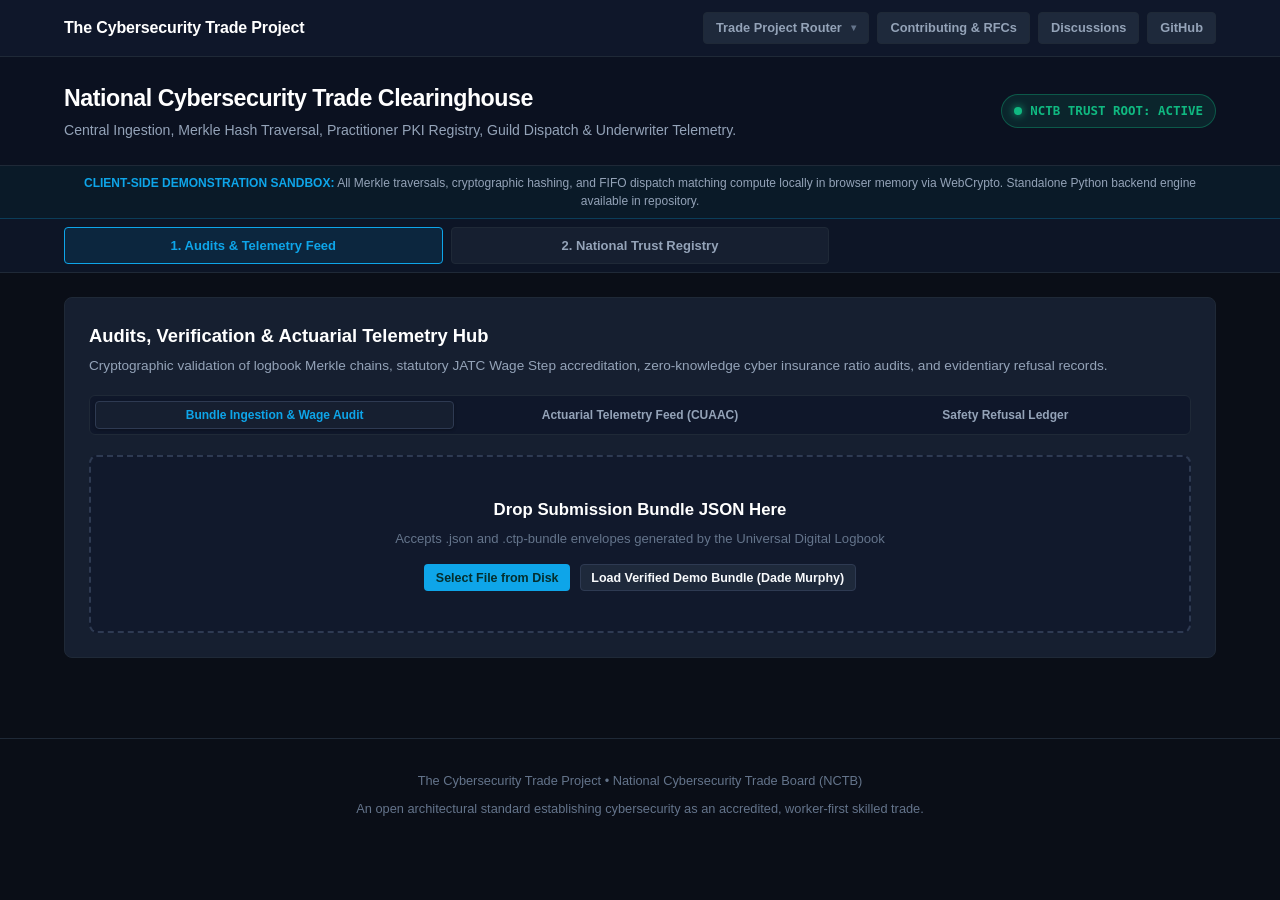
==== public/index.html @ fc4cdc45 "refactor(registry): separate Guild Dispatch Hall into standalone guild-hall repo" ====
<!DOCTYPE html>
<html lang="en">
<head>
  <meta charset="UTF-8">
  <meta name="viewport" content="width=device-width, initial-scale=1.0">
  <title>Cybersecurity Trade Clearinghouse - National Registry & Ingestion Service</title>
  <meta name="description" content="National Cybersecurity Trade Board (NCTB) Central Ingestion, Verification & Credential Registry Service.">
  
  <!-- Defensive Security & Content Protection Directives -->
  <meta http-equiv="Content-Security-Policy" content="default-src 'self'; script-src 'self' 'unsafe-inline'; style-src 'self' 'unsafe-inline'; img-src 'self' data: https:; font-src 'self'; connect-src 'self'; base-uri 'self'; form-action 'self';">
  <meta http-equiv="X-Content-Type-Options" content="nosniff">
  <meta http-equiv="Permissions-Policy" content="camera=(), microphone=(), geolocation=(), interest-cohort=()">
  <meta name="referrer" content="strict-origin-when-cross-origin">

  <link rel="stylesheet" href="styles.css?v=1.9.7">
</head>
<body>

  <!-- Top Portal Utility Header -->
  <header class="portal-header">
    <div class="portal-header-inner">
      <a href="https://the-cyber-trade-project.github.io/framework/" class="portal-brand">
        <span class="portal-brand-title">The Cybersecurity Trade Project</span>
      </a>
      <div class="portal-header-tools">
        <div class="dropdown">
          <button class="tool-link dropdown-toggle" type="button" aria-haspopup="true" aria-expanded="false">
            <span>Trade Project Router</span>
            <span class="dropdown-arrow">▾</span>
          </button>
          <div class="dropdown-menu">
            <a href="https://the-cyber-trade-project.github.io/framework/" class="dropdown-item">
              <span class="item-title">Documentation Portal</span>
              <span class="item-desc">Explore framework &amp; governance</span>
            </a>
            <a href="https://the-cyber-trade-project.github.io/estimator/" class="dropdown-item">
              <span class="item-title">Career Estimator</span>
              <span class="item-desc">Calculate trade tier &amp; PLA hours</span>
            </a>
            <a href="https://the-cyber-trade-project.github.io/logbook/" class="dropdown-item">
              <span class="item-title">Digital Logbook</span>
              <span class="item-desc">Cryptographic runtime attestation PWA</span>
            </a>
            <a href="https://the-cyber-trade-project.github.io/clearinghouse/" class="dropdown-item active">
              <span class="item-title">Trade Clearinghouse</span>
              <span class="item-desc">Central ingestion &amp; credential registry</span>
            </a>
            <a href="https://the-cyber-trade-project.github.io/telemetry/" class="dropdown-item">
              <span class="item-title">Telemetry Gateway</span>
              <span class="item-desc">Zero-knowledge underwriter ratio attestation</span>
            </a>
            <a href="https://the-cyber-trade-project.github.io/guild-hall/" class="dropdown-item">
              <span class="item-title">Guild Dispatch Hall</span>
              <span class="item-desc">Craft Guild out-of-work registers &amp; placement</span>
            </a>

          </div>
        </div>
        <a href="https://the-cyber-trade-project.github.io/framework/CONTRIBUTING.html" class="tool-link tool-link-contribute">
          <span>Contributing &amp; RFCs</span>
        </a>
        <a href="https://github.com/the-cyber-trade-project/framework/discussions" target="_blank" rel="noopener noreferrer" class="tool-link">
          <span>Discussions</span>
        </a>
        <a href="https://github.com/the-cyber-trade-project/framework" target="_blank" rel="noopener noreferrer" class="tool-link">
          <span>GitHub</span>
        </a>
      </div>
    </div>
  </header>

  <!-- Title Banner -->
  <div class="page-title-banner">
    <div class="container page-title-inner">
      <div>
        <h1>National Cybersecurity Trade Clearinghouse</h1>
        <p class="subtitle">Central Ingestion, Merkle Hash Traversal, Practitioner PKI Registry, Guild Dispatch &amp; Underwriter Telemetry.</p>
      </div>
      <div class="registry-status-badge">
        <span class="status-dot"></span>
        <span>NCTB TRUST ROOT: ACTIVE</span>
      </div>
    </div>
  </div>

  <!-- Client-Side Sandbox Notice Banner -->
  <div class="sandbox-notice">
    <div class="container">
      <strong style="color:var(--accent-cyan);">CLIENT-SIDE DEMONSTRATION SANDBOX:</strong> All Merkle traversals, cryptographic hashing, and FIFO dispatch matching compute locally in browser memory via WebCrypto. Standalone Python backend engine available in repository.
    </div>
  </div>

    <!-- Navigation Ribbon (2-Workspace Regulatory Layout) -->
  <nav class="nav-ribbon">
    <div class="container nav-tabs-container">
      <button class="tab-btn active" data-workspace="ws-audit" onclick="switchWorkspace('ws-audit')">
        <span>1. Audits &amp; Telemetry Feed</span>
      </button>
      <button class="tab-btn" data-workspace="ws-registry" onclick="switchWorkspace('ws-registry')">
        <span>2. National Trust Registry</span>
      </button>
    </div>
  </nav>

  <main class="container main-content">

    <!-- WORKSPACE 1: AUDITS & TELEMETRY -->
    <section id="ws-audit" class="view-panel active">
      <div class="card">
        <h2 class="card-title">Audits, Verification &amp; Actuarial Telemetry Hub</h2>
        <p class="card-subtitle">Cryptographic validation of logbook Merkle chains, statutory JATC Wage Step accreditation, zero-knowledge cyber insurance ratio audits, and evidentiary refusal records.</p>

        <!-- Segmented Controls (Sub-Views) -->
        <div class="sub-nav-ribbon">
          <button class="sub-pill-btn active" data-sub="sub-ingest" onclick="switchSubView('ws-audit', 'sub-ingest')">Bundle Ingestion &amp; Wage Audit</button>
          <button class="sub-pill-btn" data-sub="sub-actuarial" onclick="switchSubView('ws-audit', 'sub-actuarial')">Actuarial Telemetry Feed (CUAAC)</button>
          <button class="sub-pill-btn" data-sub="sub-nonconcurrence" onclick="switchSubView('ws-audit', 'sub-nonconcurrence')">Safety Refusal Ledger</button>
        </div>

        <!-- SUB-VIEW 1.1: BUNDLE INGESTION & WAGE AUDIT -->
        <div id="sub-ingest" class="sub-view-panel active">
          <div class="dropzone" id="bundle-dropzone">
            <input type="file" id="bundle-file-input" accept=".json,.ctp-bundle" style="display:none;">
            <div class="dropzone-title">Drop Submission Bundle JSON Here</div>
            <div class="dropzone-desc">Accepts .json and .ctp-bundle envelopes generated by the Universal Digital Logbook</div>
            <div style="display:flex; gap:10px; justify-content:center; flex-wrap:wrap;">
              <button class="btn btn-primary btn-sm" type="button">Select File from Disk</button>
              <button class="btn btn-secondary btn-sm" type="button" onclick="event.stopPropagation(); window.app && window.app.loadSampleBundle();">Load Verified Demo Bundle (Dade Murphy)</button>
            </div>
          </div>

          <div id="bundle-result-card" style="display:none; margin-top:1.5rem;">
            <h3 id="bundle-result-status" style="font-size:1rem; font-weight:700; margin-bottom:0.5rem;"></h3>
            <pre id="bundle-result-details" class="code-box" style="margin-bottom:1rem;"></pre>

            <!-- Integrated Statutory Wage Step Elevation Accreditation Seal -->
            <div id="bundle-wage-seal" class="seal-certificate" style="margin-bottom:1.5rem;">
              <div class="seal-header">National Cybersecurity Trade Board &bull; JATC Accreditation Seal</div>
              <div id="bundle-seal-tier" class="seal-title">DEVELOPING APPRENTICE (TIER 2)</div>
              <div id="bundle-seal-rate" style="font-size:1rem; font-weight:700; color:var(--accent-emerald); margin-bottom:0.5rem;">60% RJPB STATUTORY WAGE FLOOR</div>
              <div id="bundle-seal-hours" class="seal-meta">Total Verified Runtime: 2,480 Operational Hours</div>
              <div id="bundle-seal-hash" class="code-box mono" style="display:inline-block; padding:0.4rem 0.85rem; font-size:0.75rem;">SEAL-ID: NCTB-SEAL-2480-2026-08-31</div>
            </div>
            
            <h4 style="font-size:0.9rem; font-weight:700; color:#fff; margin-bottom:0.5rem;">Merkle Hash Chain Nodes (Genesis to Chain Head)</h4>
            <div id="merkle-chain-nodes" class="merkle-chain-view"></div>
          </div>
        </div>

        <!-- SUB-VIEW 1.2: ACTUARIAL TELEMETRY FEED -->
        <div id="sub-actuarial" class="sub-view-panel" style="display:none;">
          <p style="font-size:0.85rem; color:var(--text-secondary); margin-bottom:1rem;">
            Zero-knowledge ratio compliance feed for cyber insurance underwriters (CUAAC). Confirms active Master of Record (MoR) staffing and 2:1 on-shift supervisory ratios without proprietary corporate data leakage.
          </p>

          <div style="margin-bottom:1.25rem;">
            <label style="display:block; font-size:0.85rem; font-weight:700; margin-bottom:0.4rem;">Select Sponsoring Enterprise for Live Telemetry Audit:</label>
            <select id="actuarial-employer-select" class="input-field" style="max-width:400px;" onchange="window.app && window.app.renderActuarialManifest(this.value)">
              <option value="PEC-EMP-2026-0001">Arasaka Defense Systems (PEC-EMP-2026-0001)</option>
              <option value="PEC-EMP-2026-0014">Militech Critical Infrastructure (PEC-EMP-2026-0014)</option>
              <option value="PEC-EMP-2026-0028">Trauma Team International (PEC-EMP-2026-0028)</option>
              <option value="PEC-EMP-2026-0042">Ellingson Mineral Corp (PEC-EMP-2026-0042)</option>
              <option value="PEC-EMP-2026-0055">Kang Tao Systems (PEC-EMP-2026-0055)</option>
            </select>
          </div>

          <pre id="actuarial-json-output" class="code-box" style="line-height:1.4; font-size:0.8rem;"></pre>
        </div>

        <!-- SUB-VIEW 1.3: SAFETY REFUSAL LEDGER (FORM-001) -->
        <div id="sub-nonconcurrence" class="sub-view-panel" style="display:none;">
          <p style="font-size:0.85rem; color:var(--text-secondary); margin-bottom:1rem;">
            Permanent cryptographic public record of formal Notices of Safety Non-Concurrence executed by Masters of Record (Pillar V) and associated Executive Overrides (Form FORM-002).
          </p>

          <div class="table-wrap">
            <table class="data-table">
              <thead>
                <tr>
                  <th>Record ID</th>
                  <th>Filing Date</th>
                  <th>Submitting MoR</th>
                  <th>Enterprise / System</th>
                  <th>Cryptographic Payload Hash</th>
                  <th>Liability Status</th>
                </tr>
              </thead>
              <tbody id="nonconcurrence-tbody"></tbody>
            </table>
          </div>
        </div>
      </div>
    </section>

    <!-- WORKSPACE 2: NATIONAL REGISTRY -->
    <section id="ws-registry" class="view-panel">
      <div class="card">
        <h2 class="card-title">National Practitioner &amp; Sponsoring Employer Registry</h2>
        <p class="card-subtitle">Authoritative public key directory of credentialed trade operators and accredited participating enterprises (PEC).</p>

        <!-- Segmented Controls (Sub-Views) -->
        <div class="sub-nav-ribbon">
          <button class="sub-pill-btn active" data-sub="sub-practitioners" onclick="switchSubView('ws-registry', 'sub-practitioners')">Practitioner Directory</button>
          <button class="sub-pill-btn" data-sub="sub-employers" onclick="switchSubView('ws-registry', 'sub-employers')">Sponsoring Employers (PEC)</button>
        </div>

        <!-- SUB-VIEW 2.1: PRACTITIONERS -->
        <div id="sub-practitioners" class="sub-view-panel active">
          <div class="search-bar" style="flex-wrap:wrap; gap:8px;">
            <input type="text" id="practitioner-search" class="input-field" placeholder="Search by Trade ID, Name, Specialty..." style="min-width:220px; flex:2;">
            <select id="practitioner-local-filter" class="input-field" style="min-width:180px; flex:1;">
              <option value="ALL">All Regional Locals</option>
              <option value="LOCAL-101">Local 101 (District 1 - Tier A)</option>
              <option value="LOCAL-204">Local 204 (District 2 - Tier B)</option>
              <option value="LOCAL-302">Local 302 (District 3 - Tier A)</option>
              <option value="LOCAL-405">Local 405 (District 4 - Tier B)</option>
              <option value="LOCAL-508">Local 508 (District 5 - Tier C)</option>
            </select>
            <select id="practitioner-modality-filter" class="input-field" style="min-width:150px; flex:1;">
              <option value="ALL">All Modalities</option>
              <option value="Remote Only">Remote Only</option>
              <option value="Hybrid">Hybrid</option>
              <option value="On-Site">On-Site</option>
            </select>
          </div>

          <div class="table-wrap">
            <table class="data-table">
              <thead>
                <tr>
                  <th>Trade ID</th>
                  <th>Practitioner Name</th>
                  <th>Tier &amp; Standing</th>
                  <th>Sponsoring Employer (PEC)</th>
                  <th>Home Local</th>
                  <th>Verified Hours</th>
                  <th>Specialties</th>
                  <th>Modality &amp; Mobility</th>
                  <th>Dispatch Status</th>
                </tr>
              </thead>
              <tbody id="practitioners-tbody"></tbody>
            </table>
          </div>
        </div>

        <!-- SUB-VIEW 2.2: SPONSORING EMPLOYERS -->
        <div id="sub-employers" class="sub-view-panel" style="display:none;">
          <div class="table-wrap">
            <table class="data-table">
              <thead>
                <tr>
                  <th>Enterprise &amp; PEC Code</th>
                  <th>Operating Hubs</th>
                  <th>Master of Record (MoR)</th>
                  <th>Trade Staffing &amp; Ratio</th>
                  <th>Compliance &amp; Underwriting</th>
                </tr>
              </thead>
              <tbody id="employers-tbody"></tbody>
            </table>
          </div>
        </div>
      </div>
    </section>

  </main>

  <footer style="border-top:1px solid var(--border-color); padding:2rem 0; margin-top:2rem; text-align:center; font-size:0.8rem; color:var(--text-muted);">
    <div class="container">
      <p style="margin-bottom:0.5rem;">The Cybersecurity Trade Project &bull; National Cybersecurity Trade Board (NCTB)</p>
      <p>An open architectural standard establishing cybersecurity as an accredited, worker-first skilled trade.</p>
    </div>
  </footer>

  <script src="app.js?v=2.1.0"></script>
</body>
</html>
---- public/styles.css ----
/* Cybersecurity Trade Clearinghouse - National Registry & Ingestion Stylesheet */
:root {
  --bg-primary: #0a0e17;
  --bg-secondary: #0f172a;
  --bg-card: #161f30;
  --bg-card-hover: #1e293b;
  --border-color: #1f2937;
  --border-subtle: #2e3a52;
  --border-focus: #38bdf8;
  --text-primary: #f8fafc;
  --text-secondary: #94a3b8;
  --text-muted: #64748b;
  --accent-cyan: #0ea5e9;
  --accent-blue: #2563eb;
  --accent-emerald: #10b981;
  --accent-green: #10b981;
  --accent-amber: #f59e0b;
  --accent-rose: #f43f5e;
  --accent-purple: #8b5cf6;
  --radius-sm: 4px;
  --radius-md: 6px;
  --radius-lg: 8px;
  --font-sans: -apple-system, BlinkMacSystemFont, "Segoe UI", Roboto, "Helvetica Neue", Arial, sans-serif;
  --font-mono: ui-monospace, SFMono-Regular, "JetBrains Mono", Menlo, Monaco, Consolas, monospace;
}

* {
  box-sizing: border-box;
  margin: 0;
  padding: 0;
}

/* WCAG 2.1 AA Focus-Visible Accessibility Standard */
:focus-visible {
  outline: 2px solid var(--accent-cyan, #0ea5e9);
  outline-offset: 2px;
}

/* Reduced Motion Preference */
@media (prefers-reduced-motion: reduce) {
  *, ::before, ::after {
    animation-duration: 0.01ms !important;
    animation-iteration-count: 1 !important;
    transition-duration: 0.01ms !important;
    scroll-behavior: auto !important;
  }
}

body {
  background-color: var(--bg-primary);
  color: var(--text-primary);
  font-family: var(--font-sans);
  line-height: 1.5;
  min-height: 100vh;
  padding-bottom: 50px;
}

.container {
  max-width: 1200px;
  margin: 0 auto;
  padding: 0 1.5rem;
}

/* Portal Header & Ecosystem Navigation */
.portal-header {
  background-color: var(--bg-secondary);
  border-bottom: 1px solid var(--border-color);
  position: sticky;
  top: 0;
  z-index: 100;
}

.portal-header-inner {
  max-width: 1200px;
  margin: 0 auto;
  padding: 0.75rem 1.5rem;
  display: flex;
  justify-content: space-between;
  align-items: center;
  gap: 1rem;
}

.portal-brand {
  display: flex;
  align-items: center;
  gap: 0.75rem;
  text-decoration: none;
  color: var(--text-primary);
}

.portal-brand-title {
  font-size: 1rem;
  font-weight: 700;
  letter-spacing: -0.01em;
  color: #fff;
  transition: color 0.15s ease;
}

.portal-brand:hover .portal-brand-title,
.portal-brand-title:hover {
  color: var(--accent-cyan);
}

.portal-header-tools {
  display: flex;
  align-items: center;
  gap: 0.5rem;
}

.tool-link {
  display: inline-flex;
  align-items: center;
  justify-content: center;
  gap: 0.4rem;
  background-color: #1e293b;
  border: 1px solid var(--border-color);
  color: var(--text-secondary);
  text-decoration: none;
  font-family: var(--font-sans);
  font-size: 0.8rem;
  font-weight: 600;
  line-height: 1;
  height: 32px;
  box-sizing: border-box;
  padding: 0 0.75rem;
  border-radius: var(--radius-sm);
  transition: all 0.15s ease;
  cursor: pointer;
  appearance: none;
  -webkit-appearance: none;
  vertical-align: middle;
}

.tool-link:hover {
  background-color: #334155;
  color: #fff;
  border-color: var(--accent-cyan);
}

/* Dropdown */
.dropdown {
  position: relative;
  display: inline-block;
}

.dropdown-arrow {
  font-size: 0.65rem;
  margin-left: 0.2rem;
  color: var(--text-muted);
}

.dropdown-menu {
  display: none;
  position: absolute;
  right: 0;
  top: calc(100% + 2px);
  margin-top: 0;
  background-color: #0f172a;
  border: 1px solid var(--border-subtle);
  border-radius: var(--radius-md);
  box-shadow: 0 10px 25px -5px rgba(0, 0, 0, 0.7);
  min-width: 260px;
  z-index: 200;
  padding: 0.4rem;
}

.dropdown-menu::before {
  content: "";
  position: absolute;
  top: -8px;
  left: 0;
  right: 0;
  height: 8px;
}

.dropdown:hover .dropdown-menu,
.dropdown:focus-within .dropdown-menu {
  display: block;
}

.dropdown-item {
  display: flex;
  flex-direction: column;
  padding: 0.6rem 0.75rem;
  text-decoration: none;
  border-radius: var(--radius-sm);
  transition: background-color 0.1s ease;
}

.dropdown-item:hover {
  background-color: #1e293b;
}

.dropdown-item.active {
  background-color: rgba(14, 165, 233, 0.12);
  border-left: 2px solid var(--accent-cyan);
}

.item-title {
  color: var(--accent-cyan);
  font-weight: 600;
  font-size: 0.85rem;
  margin-bottom: 0.15rem;
}

.item-desc {
  color: var(--text-muted);
  font-size: 0.75rem;
  line-height: 1.3;
}

/* Mobile Header Layout (< 768px): 2-Row Clean Layout */
@media (max-width: 768px) {
  .portal-header-inner {
    flex-direction: column;
    align-items: stretch;
    padding: 0.6rem 1rem;
    gap: 0.5rem;
  }

  .portal-brand {
    justify-content: center;
    text-align: center;
  }

  .portal-brand-title {
    font-size: 0.95rem;
    font-weight: 800;
  }

  .portal-header-tools {
    display: grid;
    grid-template-columns: repeat(4, 1fr);
    gap: 6px;
    width: 100%;
  }

  .tool-link {
    width: 100%;
    font-size: 0.72rem;
    padding: 0.4rem 0.2rem;
    text-align: center;
    justify-content: center;
  }

  .dropdown {
    width: 100%;
  }

  .dropdown-menu {
    left: 0;
    right: 0;
    width: 100%;
    min-width: unset;
  }
}

/* Page Title Banner */
.page-title-banner {
  background-color: #0b1120;
  border-bottom: 1px solid var(--border-color);
  padding: 1.5rem 0;
}

.page-title-inner {
  display: flex;
  justify-content: space-between;
  align-items: center;
  flex-wrap: wrap;
  gap: 1rem;
}

.page-title-banner h1 {
  font-size: 1.45rem;
  font-weight: 800;
  letter-spacing: -0.02em;
  color: #fff;
  margin-bottom: 0.25rem;
}

.page-title-banner .subtitle {
  color: var(--text-secondary);
  font-size: 0.88rem;
  max-width: 780px;
}

.registry-status-badge {
  display: inline-flex;
  align-items: center;
  gap: 0.5rem;
  background-color: rgba(16, 185, 129, 0.12);
  border: 1px solid rgba(16, 185, 129, 0.35);
  color: var(--accent-emerald);
  font-family: var(--font-mono);
  font-size: 0.78rem;
  font-weight: 700;
  padding: 0.4rem 0.75rem;
  border-radius: 20px;
}

.status-dot {
  width: 8px;
  height: 8px;
  background-color: var(--accent-emerald);
  border-radius: 50%;
  box-shadow: 0 0 8px var(--accent-emerald);
}

/* Sandbox Notice Banner */
.sandbox-notice {
  background-color: rgba(14, 165, 233, 0.08);
  border-bottom: 1px solid rgba(14, 165, 233, 0.25);
  padding: 8px 0;
  font-size: 12px;
  color: var(--text-secondary);
  text-align: center;
}

/* Navigation Ribbon (3-Workspace Responsive Layout) */
.nav-ribbon {
  background-color: #0d1526;
  border-bottom: 1px solid var(--border-color);
  position: sticky;
  top: 49px;
  z-index: 90;
}

.nav-tabs-container {
  display: grid;
  grid-template-columns: repeat(3, 1fr);
  gap: 8px;
  padding: 8px 1.5rem;
}

@media (max-width: 768px) {
  .nav-tabs-container {
    grid-template-columns: 1fr;
    padding: 6px 1rem;
    gap: 6px;
  }
}

.tab-btn {
  background-color: var(--bg-card);
  border: 1px solid var(--border-color);
  color: var(--text-secondary);
  font-family: var(--font-sans);
  font-size: 13px;
  font-weight: 700;
  padding: 10px 14px;
  border-radius: var(--radius-sm);
  cursor: pointer;
  text-align: center;
  transition: all 0.15s ease;
  white-space: normal;
  display: flex;
  align-items: center;
  justify-content: center;
}

.tab-btn:hover {
  color: #fff;
  background-color: var(--bg-card-hover);
  border-color: var(--border-subtle);
}

.tab-btn.active {
  color: var(--accent-cyan);
  background-color: rgba(14, 165, 233, 0.12);
  border-color: var(--accent-cyan);
  font-weight: 700;
}

/* Secondary Sub-View Segmented Pills */
.sub-nav-ribbon {
  display: flex;
  gap: 6px;
  margin-bottom: 1.25rem;
  flex-wrap: wrap;
  background: var(--bg-secondary);
  padding: 5px;
  border-radius: var(--radius-md);
  border: 1px solid var(--border-color);
}

.sub-pill-btn {
  background: transparent;
  border: 1px solid transparent;
  color: var(--text-secondary);
  font-family: var(--font-sans);
  font-size: 12px;
  font-weight: 600;
  padding: 6px 14px;
  border-radius: var(--radius-sm);
  cursor: pointer;
  transition: all 0.15s ease;
  flex: 1;
  min-width: 140px;
  text-align: center;
}

.sub-pill-btn:hover {
  color: var(--text-primary);
  background: rgba(255, 255, 255, 0.04);
}

.sub-pill-btn.active {
  background: var(--bg-card);
  color: var(--accent-cyan);
  border-color: var(--border-subtle);
  box-shadow: 0 1px 3px rgba(0, 0, 0, 0.3);
}

/* View Sections */
.view-panel {
  display: none;
  padding: 1.5rem 0;
}

.view-panel.active {
  display: block;
}

/* Cards & Layout Containers */
.card {
  background-color: var(--bg-card);
  border: 1px solid var(--border-color);
  border-radius: var(--radius-lg);
  padding: 1.5rem;
  margin-bottom: 1.5rem;
}

.card-title {
  font-size: 1.15rem;
  font-weight: 700;
  color: #fff;
  margin-bottom: 0.4rem;
}

.card-subtitle {
  font-size: 0.85rem;
  color: var(--text-secondary);
  margin-bottom: 1.25rem;
  line-height: 1.4;
}

.grid-2 {
  display: grid;
  grid-template-columns: 1fr 1fr;
  gap: 1.25rem;
}

@media (max-width: 860px) {
  .grid-2 {
    grid-template-columns: 1fr;
  }
}

/* Ingestion Drop Zone */
.dropzone {
  border: 2px dashed var(--border-subtle);
  border-radius: var(--radius-lg);
  padding: 2.5rem 1.5rem;
  text-align: center;
  background-color: rgba(15, 23, 42, 0.6);
  cursor: pointer;
  transition: all 0.2s ease;
}

.dropzone:hover,
.dropzone.dragover {
  border-color: var(--accent-cyan);
  background-color: rgba(14, 165, 233, 0.05);
}

.dropzone-title {
  font-size: 1.05rem;
  font-weight: 700;
  color: #fff;
  margin-bottom: 0.4rem;
}

.dropzone-desc {
  font-size: 0.82rem;
  color: var(--text-muted);
  margin-bottom: 1rem;
}

.btn {
  display: inline-flex;
  align-items: center;
  justify-content: center;
  font-family: var(--font-sans);
  font-size: 0.85rem;
  font-weight: 600;
  padding: 0.5rem 1rem;
  border-radius: var(--radius-sm);
  border: 1px solid transparent;
  cursor: pointer;
  transition: all 0.15s ease;
  text-decoration: none;
}

.btn-primary {
  background-color: var(--accent-cyan);
  color: #042f2e;
}

.btn-primary:hover {
  background-color: #38bdf8;
}

.btn-secondary {
  background-color: #1e293b;
  border-color: var(--border-subtle);
  color: var(--text-primary);
}

.btn-secondary:hover {
  background-color: #334155;
  color: #fff;
}

.btn-success {
  background-color: var(--accent-emerald);
  color: #064e3b;
}

.btn-sm {
  font-size: 0.78rem;
  padding: 0.35rem 0.65rem;
}

/* Code & Merkle Viewers */
.code-box {
  background-color: #090d16;
  border: 1px solid var(--border-color);
  border-radius: var(--radius-sm);
  padding: 0.75rem;
  font-family: var(--font-mono);
  font-size: 0.8rem;
  color: var(--accent-cyan);
  word-break: break-all;
  overflow-x: auto;
}

.mono {
  font-family: var(--font-mono);
}

.merkle-chain-view {
  display: flex;
  flex-direction: column;
  gap: 0.75rem;
  margin-top: 1rem;
}

.merkle-node {
  background-color: var(--bg-secondary);
  border: 1px solid var(--border-color);
  border-left: 3px solid var(--accent-cyan);
  border-radius: var(--radius-md);
  padding: 0.85rem 1rem;
  font-size: 0.82rem;
}

.merkle-node.genesis {
  border-left-color: var(--accent-emerald);
}

.node-header {
  display: flex;
  justify-content: space-between;
  align-items: center;
  margin-bottom: 0.4rem;
  font-weight: 700;
  color: #fff;
}

.node-hash {
  font-family: var(--font-mono);
  font-size: 0.75rem;
  color: var(--text-muted);
}

/* Search Bar & Inputs */
.search-bar {
  display: flex;
  gap: 0.5rem;
  margin-bottom: 1.25rem;
}

.input-field {
  background-color: #0b1120;
  border: 1px solid var(--border-color);
  border-radius: var(--radius-sm);
  padding: 0.5rem 0.85rem;
  color: #fff;
  font-family: var(--font-sans);
  font-size: 0.85rem;
}

.input-field:focus {
  outline: none;
  border-color: var(--border-focus);
}

/* Tables */
.table-wrap {
  overflow-x: auto;
  border: 1px solid var(--border-color);
  border-radius: var(--radius-md);
}

.data-table {
  width: 100%;
  border-collapse: collapse;
  font-size: 0.82rem;
  text-align: left;
}

.data-table th {
  background-color: #0b1120;
  padding: 0.75rem 1rem;
  font-weight: 700;
  color: var(--text-secondary);
  border-bottom: 1px solid var(--border-color);
  text-transform: uppercase;
  letter-spacing: 0.04em;
  font-size: 0.74rem;
}

.data-table td {
  padding: 0.75rem 1rem;
  border-bottom: 1px solid var(--border-color);
  color: var(--text-primary);
}

.data-table tr:last-child td {
  border-bottom: none;
}

.data-table tr:hover td {
  background-color: rgba(255, 255, 255, 0.02);
}

/* Badges */
.badge {
  display: inline-block;
  font-family: var(--font-mono);
  font-size: 0.72rem;
  font-weight: 700;
  padding: 0.2rem 0.5rem;
  border-radius: var(--radius-sm);
  border: 1px solid transparent;
}

.badge-active {
  background-color: rgba(16, 185, 129, 0.15);
  border-color: rgba(16, 185, 129, 0.4);
  color: var(--accent-emerald);
}

.badge-override {
  background-color: rgba(245, 158, 11, 0.15);
  border-color: rgba(245, 158, 11, 0.4);
  color: var(--accent-amber);
}

.badge-specialty {
  background-color: rgba(14, 165, 233, 0.15);
  border-color: rgba(14, 165, 233, 0.4);
  color: var(--accent-cyan);
}

/* Wage Step Progress Meter */
.progress-meter {
  height: 12px;
  background-color: #090d16;
  border-radius: 6px;
  overflow: hidden;
  margin: 0.5rem 0 1rem;
  border: 1px solid var(--border-color);
}

.progress-fill {
  height: 100%;
  background: linear-gradient(90deg, var(--accent-cyan), var(--accent-emerald));
  transition: width 0.3s ease;
}

/* Elevation Seal Certificate Box */
.seal-certificate {
  background: linear-gradient(180deg, #161f30 0%, #0d1526 100%);
  border: 2px solid var(--accent-cyan);
  border-radius: var(--radius-lg);
  padding: 1.5rem;
  text-align: center;
  margin-top: 1.25rem;
}

.seal-header {
  font-size: 0.8rem;
  text-transform: uppercase;
  letter-spacing: 0.1em;
  color: var(--accent-cyan);
  font-weight: 800;
  margin-bottom: 0.5rem;
}

.seal-title {
  font-size: 1.35rem;
  font-weight: 800;
  color: #fff;
  margin-bottom: 0.5rem;
}

.seal-meta {
  font-size: 0.85rem;
  color: var(--text-secondary);
  margin-bottom: 1rem;
}
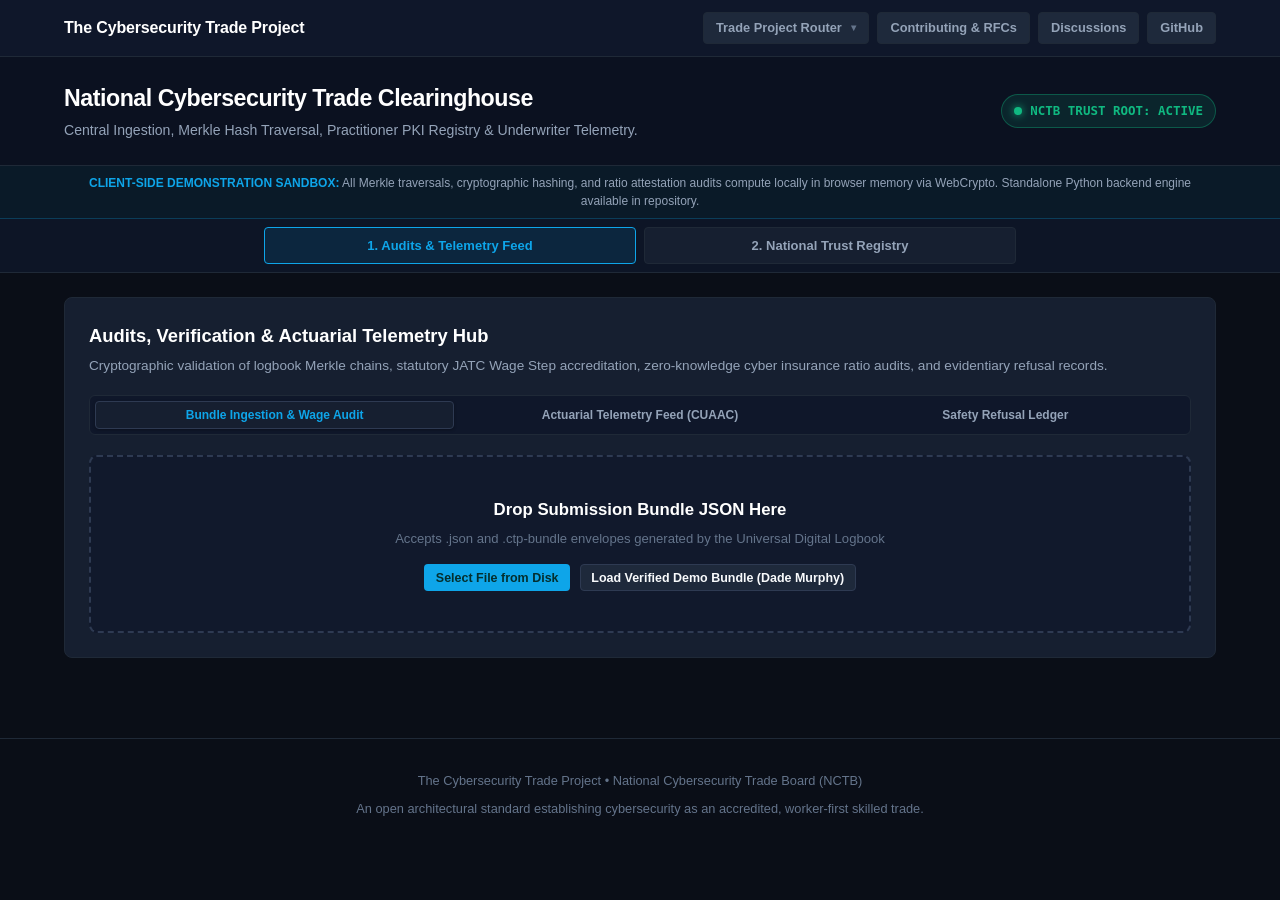
==== commit 1db5ff7a: "fix(ui): rebalance 2-workspace regulatory layout and sync readme" ====
--- a/public/index.html
+++ b/public/index.html
@@ -74,7 +74,7 @@
     <div class="container page-title-inner">
       <div>
         <h1>National Cybersecurity Trade Clearinghouse</h1>
-        <p class="subtitle">Central Ingestion, Merkle Hash Traversal, Practitioner PKI Registry, Guild Dispatch &amp; Underwriter Telemetry.</p>
+        <p class="subtitle">Central Ingestion, Merkle Hash Traversal, Practitioner PKI Registry &amp; Underwriter Telemetry.</p>
       </div>
       <div class="registry-status-badge">
         <span class="status-dot"></span>
@@ -86,7 +86,7 @@
   <!-- Client-Side Sandbox Notice Banner -->
   <div class="sandbox-notice">
     <div class="container">
-      <strong style="color:var(--accent-cyan);">CLIENT-SIDE DEMONSTRATION SANDBOX:</strong> All Merkle traversals, cryptographic hashing, and FIFO dispatch matching compute locally in browser memory via WebCrypto. Standalone Python backend engine available in repository.
+      <strong style="color:var(--accent-cyan);">CLIENT-SIDE DEMONSTRATION SANDBOX:</strong> All Merkle traversals, cryptographic hashing, and ratio attestation audits compute locally in browser memory via WebCrypto. Standalone Python backend engine available in repository.
     </div>
   </div>
 
@@ -236,7 +236,7 @@
                   <th>Verified Hours</th>
                   <th>Specialties</th>
                   <th>Modality &amp; Mobility</th>
-                  <th>Dispatch Status</th>
+                  <th>Licensure Standing</th>
                 </tr>
               </thead>
               <tbody id="practitioners-tbody"></tbody>
--- a/public/styles.css
+++ b/public/styles.css
@@ -327,7 +327,8 @@
 
 .nav-tabs-container {
   display: grid;
-  grid-template-columns: repeat(3, 1fr);
+  grid-template-columns: repeat(2, 1fr);
+  max-width: 800px;
   gap: 8px;
   padding: 8px 1.5rem;
 }
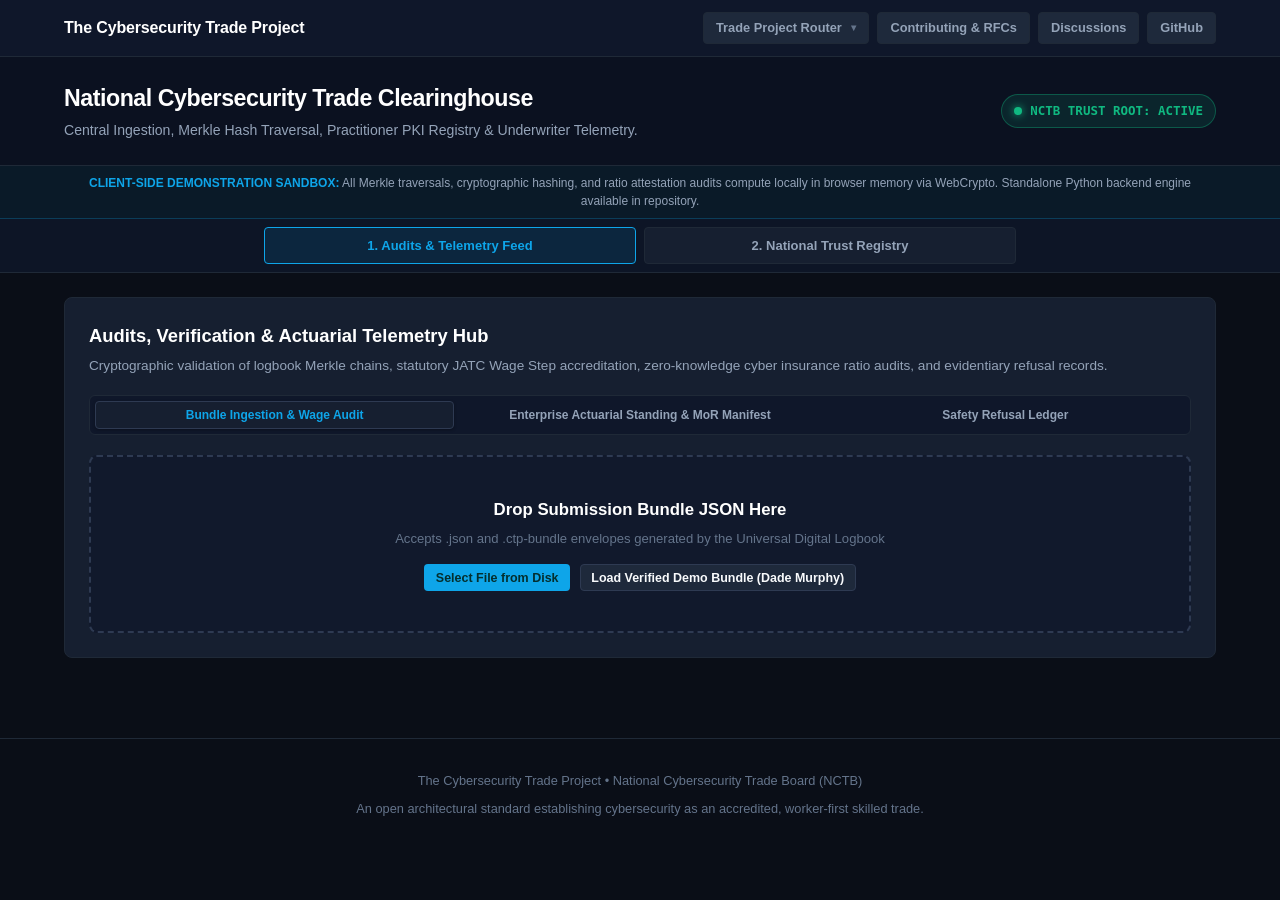
==== commit c798df72: "Align clearinghouse actuarial tab to NCTB standing manifest" ====
--- a/public/index.html
+++ b/public/index.html
@@ -12,7 +12,7 @@
   <meta http-equiv="Permissions-Policy" content="camera=(), microphone=(), geolocation=(), interest-cohort=()">
   <meta name="referrer" content="strict-origin-when-cross-origin">
 
-  <link rel="stylesheet" href="styles.css?v=1.9.7">
+  <link rel="stylesheet" href="styles.css?v=1.9.9">
 </head>
 <body>
 
@@ -113,7 +113,7 @@
         <!-- Segmented Controls (Sub-Views) -->
         <div class="sub-nav-ribbon">
           <button class="sub-pill-btn active" data-sub="sub-ingest" onclick="switchSubView('ws-audit', 'sub-ingest')">Bundle Ingestion &amp; Wage Audit</button>
-          <button class="sub-pill-btn" data-sub="sub-actuarial" onclick="switchSubView('ws-audit', 'sub-actuarial')">Actuarial Telemetry Feed (CUAAC)</button>
+          <button class="sub-pill-btn" data-sub="sub-actuarial" onclick="switchSubView('ws-audit', 'sub-actuarial')">Enterprise Actuarial Standing &amp; MoR Manifest</button>
           <button class="sub-pill-btn" data-sub="sub-nonconcurrence" onclick="switchSubView('ws-audit', 'sub-nonconcurrence')">Safety Refusal Ledger</button>
         </div>
 
@@ -147,14 +147,21 @@
           </div>
         </div>
 
-        <!-- SUB-VIEW 1.2: ACTUARIAL TELEMETRY FEED -->
+        <!-- SUB-VIEW 1.2: ENTERPRISE ACTUARIAL STANDING & MoR REGISTRY (CUAAC) -->
         <div id="sub-actuarial" class="sub-view-panel" style="display:none;">
+          <div class="policy-callout" style="margin-bottom:1.25rem;">
+            <div class="policy-callout-title">NCTB Authoritative Regulatory Trust Root vs. Telemetry Edge Gateway</div>
+            <div class="policy-callout-desc">
+              The Clearinghouse does <strong>not</strong> ingest real-time raw SIEM/SOAR logs. Real-time shift logs and 2:1 ratio proofs are processed locally inside the enterprise boundary by the <a href="https://the-cyber-trade-project.github.io/telemetry/" target="_blank" rel="noopener noreferrer" style="color:var(--accent-cyan); text-decoration:underline;">Insurance Telemetry Gateway</a> sidecar. The Clearinghouse certifies the <strong>macro regulatory trust standing</strong>: active Master of Record (MoR) appointment, JATC training trust standing, and verified absence of unresolved Safety Non-Concurrence filings.
+            </div>
+          </div>
+
           <p style="font-size:0.85rem; color:var(--text-secondary); margin-bottom:1rem;">
-            Zero-knowledge ratio compliance feed for cyber insurance underwriters (CUAAC). Confirms active Master of Record (MoR) staffing and 2:1 on-shift supervisory ratios without proprietary corporate data leakage.
+            Authoritative accreditation feed for cyber liability insurers (CUAAC). Confirms active Master of Record (MoR) staffing, JATC-certified supervision ratio ratings, and statutory liability protections.
           </p>
 
           <div style="margin-bottom:1.25rem;">
-            <label style="display:block; font-size:0.85rem; font-weight:700; margin-bottom:0.4rem;">Select Sponsoring Enterprise for Live Telemetry Audit:</label>
+            <label style="display:block; font-size:0.85rem; font-weight:700; margin-bottom:0.4rem;">Select Sponsoring Enterprise for Live Standing &amp; Accreditation Audit:</label>
             <select id="actuarial-employer-select" class="input-field" style="max-width:400px;" onchange="window.app && window.app.renderActuarialManifest(this.value)">
               <option value="PEC-EMP-2026-0001">Arasaka Defense Systems (PEC-EMP-2026-0001)</option>
               <option value="PEC-EMP-2026-0014">Militech Critical Infrastructure (PEC-EMP-2026-0014)</option>
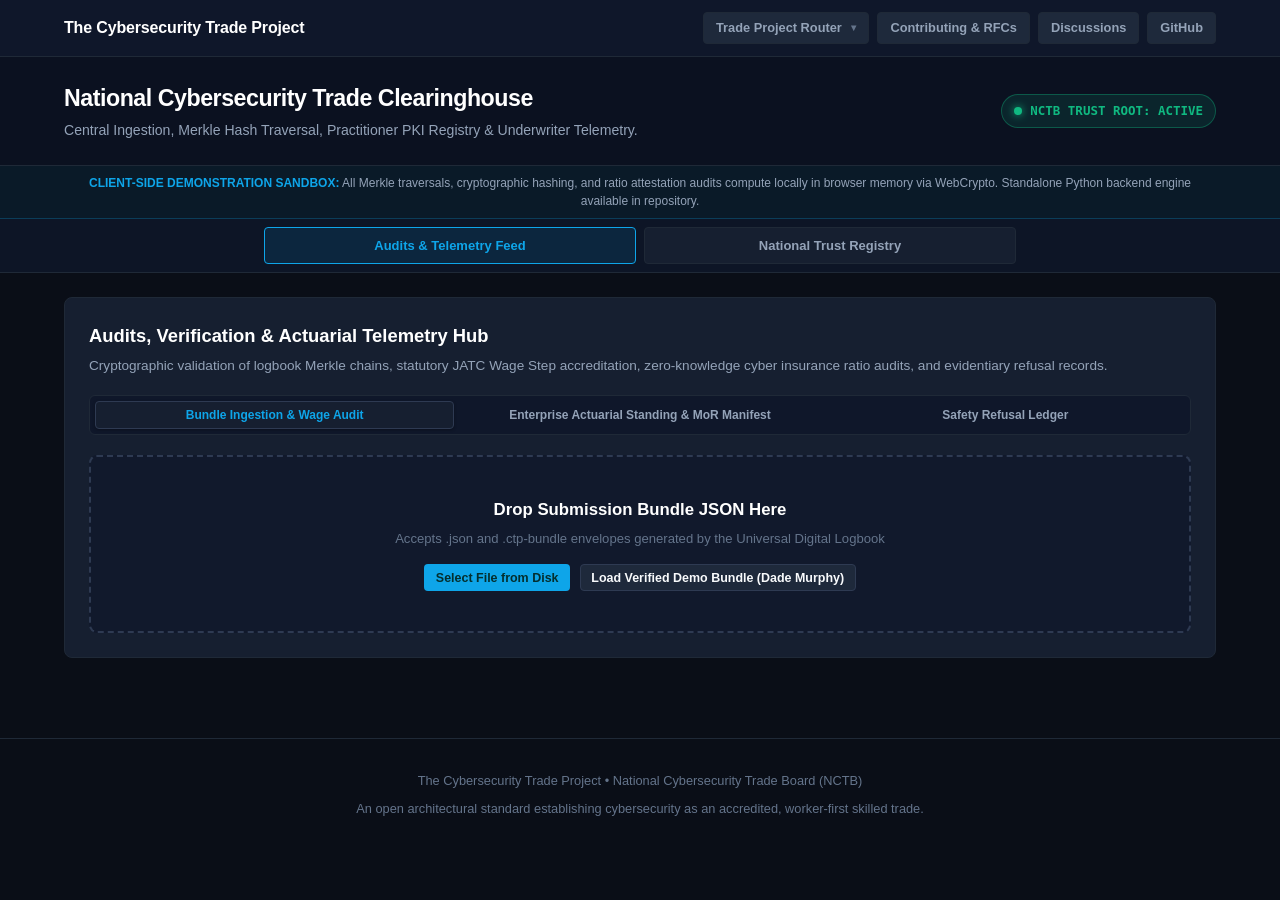
==== commit 7d28b539: "fix(ui): remove numbering from navigation ribbon tabs" ====
--- a/public/index.html
+++ b/public/index.html
@@ -94,10 +94,10 @@
   <nav class="nav-ribbon">
     <div class="container nav-tabs-container">
       <button class="tab-btn active" data-workspace="ws-audit" onclick="switchWorkspace('ws-audit')">
-        <span>1. Audits &amp; Telemetry Feed</span>
+        <span>Audits &amp; Telemetry Feed</span>
       </button>
       <button class="tab-btn" data-workspace="ws-registry" onclick="switchWorkspace('ws-registry')">
-        <span>2. National Trust Registry</span>
+        <span>National Trust Registry</span>
       </button>
     </div>
   </nav>
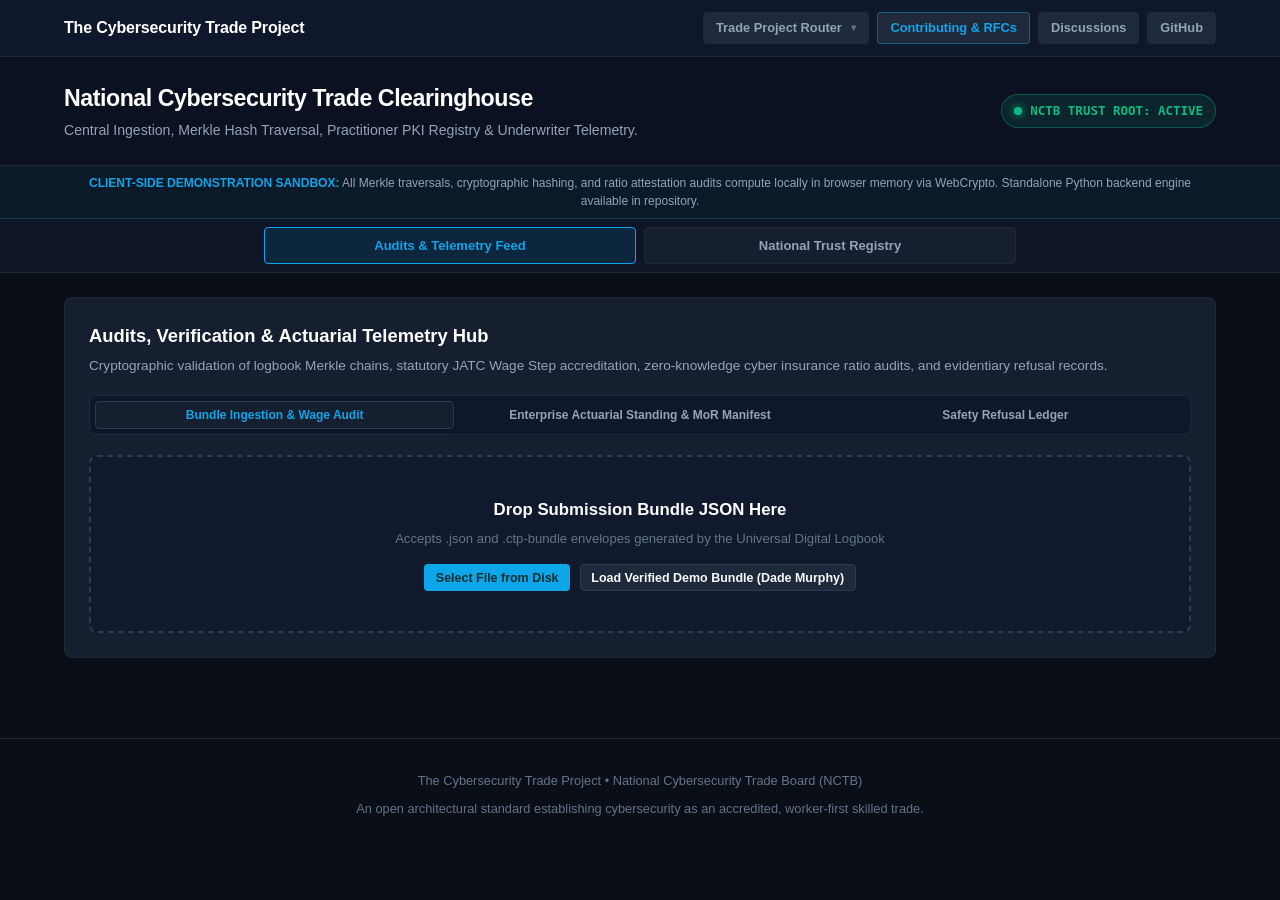
==== commit 8c597985: "fix(ui): synchronize repo github link, contributing button styles, and traveler roster" ====
--- a/public/index.html
+++ b/public/index.html
@@ -12,7 +12,7 @@
   <meta http-equiv="Permissions-Policy" content="camera=(), microphone=(), geolocation=(), interest-cohort=()">
   <meta name="referrer" content="strict-origin-when-cross-origin">
 
-  <link rel="stylesheet" href="styles.css?v=1.9.9">
+  <link rel="stylesheet" href="styles.css?v=1.10.0">
 </head>
 <body>
 
@@ -62,7 +62,7 @@
         <a href="https://github.com/the-cyber-trade-project/framework/discussions" target="_blank" rel="noopener noreferrer" class="tool-link">
           <span>Discussions</span>
         </a>
-        <a href="https://github.com/the-cyber-trade-project/framework" target="_blank" rel="noopener noreferrer" class="tool-link">
+        <a href="https://github.com/the-cyber-trade-project/clearinghouse" target="_blank" rel="noopener noreferrer" class="tool-link">
           <span>GitHub</span>
         </a>
       </div>
--- a/public/styles.css
+++ b/public/styles.css
@@ -137,6 +137,17 @@
   border-color: var(--accent-cyan);
 }
 
+.tool-link-contribute {
+  border-color: rgba(14, 165, 233, 0.4);
+  color: var(--accent-cyan);
+}
+
+.tool-link-contribute:hover {
+  background-color: rgba(14, 165, 233, 0.12);
+  color: #ffffff;
+  border-color: var(--accent-cyan);
+}
+
 /* Dropdown */
 .dropdown {
   position: relative;
